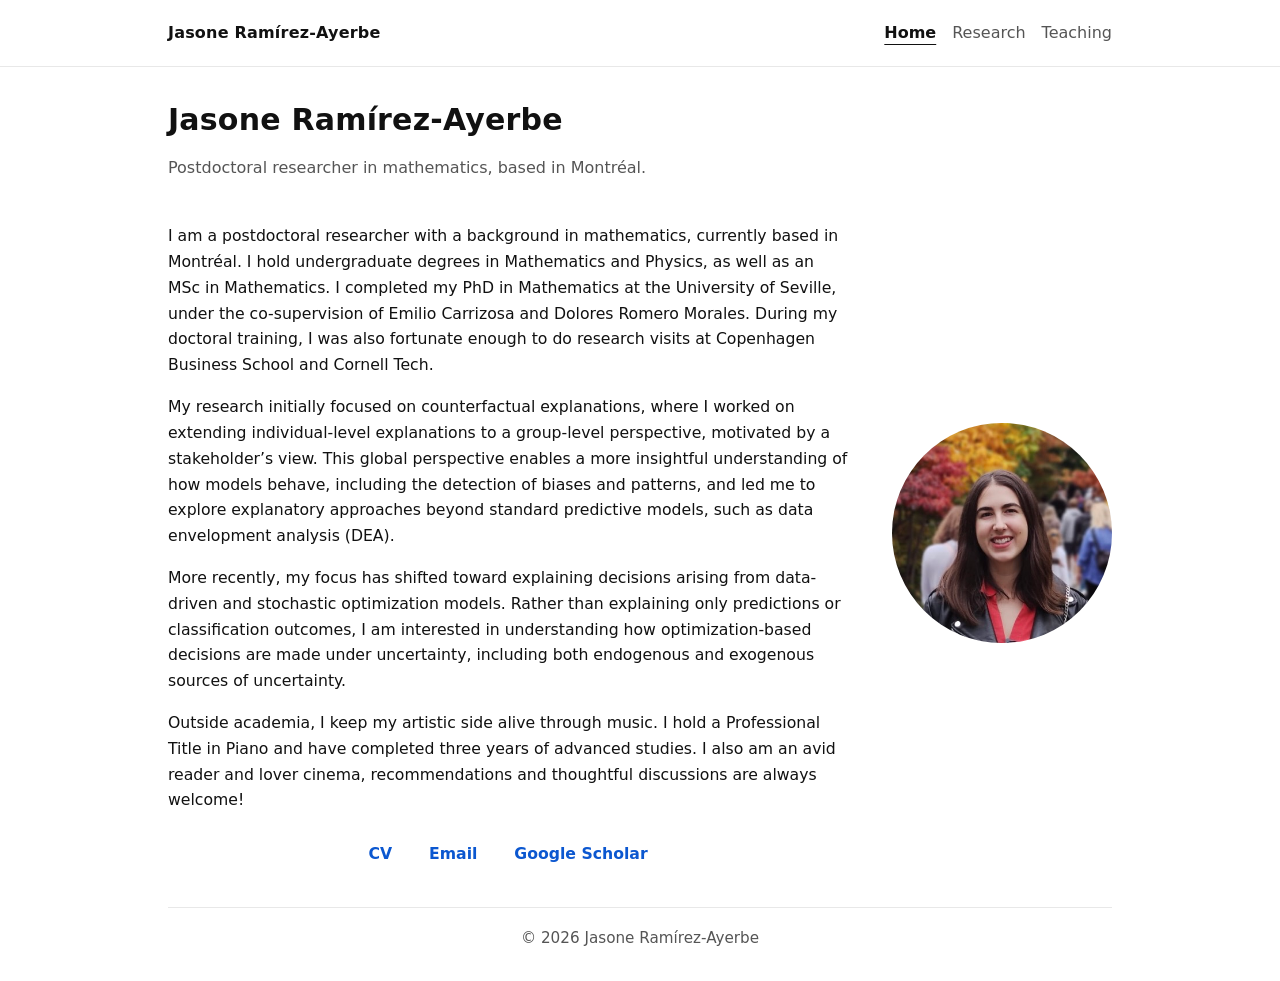
==== index.html @ 19659b0b "Update index.html" ====
<!DOCTYPE html>
<html lang="en">
<head>
  <meta charset="UTF-8">
  <title>Jasone Ramírez-Ayerbe</title>
  <meta name="viewport" content="width=device-width, initial-scale=1">
  <link rel="stylesheet" href="style.css">
</head>

<body>
  <header class="topbar">
    <div class="topbar-inner">
      <a class="brand" href="index.html">Jasone Ramírez-Ayerbe</a>

      <nav class="menu">
        <a class="active" href="index.html">Home</a>
        <a href="research.html">Research</a>
        <a href="teaching.html">Teaching</a>
      </nav>
    </div>
  </header>

  <main class="container">
    <div class="page-title">
      <h1>Jasone Ramírez-Ayerbe</h1>
      <p class="subtitle">Postdoctoral researcher in mathematics, based in Montréal.</p>
    </div>

    <div class="bio-wrap">

      <!-- Desktop view -->
      <div class="desktop-only">
        <div class="bio-desktop">
          <div class="bio-text">
            <p> I am a postdoctoral researcher with a background in mathematics, currently based in Montréal.
              I hold undergraduate degrees in Mathematics and Physics, as well as an MSc in Mathematics. I completed my PhD in 
              Mathematics at the University of Seville, under the co-supervision of Emilio Carrizosa and Dolores Romero Morales. 
              During my doctoral training, I was also fortunate enough to do research visits at Copenhagen Business School and Cornell Tech. 
            </p> 
            <p> My research initially focused on counterfactual explanations, where I worked on extending individual-level explanations
              to a group-level perspective, motivated by a stakeholder’s view. This global perspective enables a more insightful understanding 
              of how models behave, including the detection of biases and patterns, and led me to explore explanatory approaches beyond standard predictive models, 
              such as data envelopment analysis (DEA). 
            </p> 
            <p> More recently, my focus has shifted toward explaining decisions arising from data-driven and stochastic optimization models.
              Rather than explaining only predictions or classification outcomes, I am interested in understanding how optimization-based decisions 
              are made under uncertainty, including both endogenous and exogenous sources of uncertainty. 
            </p>
            <p> Outside academia, I keep my artistic side alive through music. I hold a Professional 
              Title in Piano and have completed three years of advanced studies. I also am an avid
              reader and lover cinema, recommendations and thoughtful discussions are always welcome! 
            </p>
     

            <!-- Links go AFTER the text (as you wanted) -->
            <div class="contact">
              <a href="CV_Jasone_25.pdf">CV</a>
              <a href="mailto:miren.jasone.ramirez.ayerbe@umontreal.ca">Email</a>
              <a href="https://scholar.google.com/citations?user=JxucJSQAAAAJ">Google Scholar</a>
            </div>
          </div>

          <div class="bio-photo">
            <img src="jasone.jpg" alt="Photo of Jasone Ramírez-Ayerbe" class="profile-photo">
          </div>
        </div>
      </div>

      <!-- Mobile view -->
      <div class="mobile-only">
        <p style="text-align:center; margin-top: 18px;">
          <img src="jasone.jpg" alt="Photo of Jasone Ramírez-Ayerbe" class="profile-photo">
        </p>

         <p> I am a postdoctoral researcher with a background in mathematics, currently based in Montréal.
              I hold undergraduate degrees in Mathematics and Physics, as well as an MSc in Mathematics. I completed my PhD in 
              Mathematics at the University of Seville, under the co-supervision of Emilio Carrizosa and Dolores Romero Morales. 
              During my doctoral training, I was also fortunate enough to do research visits at Copenhagen Business School and Cornell Tech. 
            </p> 
            <p> My research initially focused on counterfactual explanations, where I worked on extending individual-level explanations
              to a group-level perspective, motivated by a stakeholder’s view. This global perspective enables a more insightful understanding 
              of how models behave, including the detection of biases and patterns, and led me to explore explanatory approaches beyond standard predictive models, 
              such as data envelopment analysis (DEA). 
            </p> 
            <p> More recently, my focus has shifted toward explaining decisions arising from data-driven and stochastic optimization models.
              Rather than explaining only predictions or classification outcomes, I am interested in understanding how optimization-based decisions 
              are made under uncertainty, including both endogenous and exogenous sources of uncertainty. 
            </p> 
            <p> Beyond my research, I care deeply about contributing to the academic community. 
              I am a strong advocate of open science, including free and open-source code, open-access publications, 
              and transparent research practices. 
            </p> 
            <p> Outside academia, I keep my artistic side alive through music. I hold a Professional 
              Title in Piano and have completed three years of advanced studies. I also am an avid
              reader and lover cinema, recommendations and thoughtful discussions are always welcome! 
            </p>
     

        <div class="contact">
          <a href="CV_Jasone_25.pdf">CV</a>
          <a href="mailto:miren.jasone.ramirez.ayerbe@umontreal.ca">Email</a>
          <a href="https://scholar.google.com/citations?user=JxucJSQAAAAJ">Google Scholar</a>
        </div>
      </div>
    </div>

    <footer class="footer">
      © <span id="y"></span> Jasone Ramírez-Ayerbe
    </footer>
  </main>

  <script>
    document.getElementById("y").textContent = new Date().getFullYear();
  </script>
</body>
</html>
---- style.css ----
/* Base */
:root{
  --max: 980px;
  --text: #111;
  --muted: #555;
  --link: #0b57d0;
  --border: #e8e8e8;
  --font: system-ui, -apple-system, "Segoe UI", Roboto, Helvetica, Arial;
}

*{ box-sizing: border-box; }
html, body{ margin:0; padding:0; }

body{
  font-family: var(--font);
  color: var(--text);
  background: #fff;
  line-height: 1.65;
}

/* Layout */
.container{
  max-width: var(--max);
  margin: 0 auto;
  padding: 0 18px;
}

a{ color: var(--link); text-decoration: none; }
a:hover{ text-decoration: underline; }

/* Top navigation */
.topbar{
  border-bottom: 1px solid var(--border);
  position: sticky;
  top: 0;
  background: #fff;
}

.topbar-inner{
  max-width: var(--max);
  margin: 0 auto;
  padding: 16px 18px;
  display: flex;
  align-items: center;
  justify-content: space-between;
  gap: 14px;
}

.brand{
  font-weight: 700;
  color: var(--text);
  letter-spacing: 0.2px;
}

.menu{
  display: flex;
  gap: 16px;
  flex-wrap: wrap;
}

.menu a{
  color: var(--muted);
  padding: 4px 0;
}

.menu a.active{
  color: var(--text);
  font-weight: 600;
  text-decoration: underline;
  text-underline-offset: 6px;
}

/* Page title */
.page-title{
  margin: 28px 0 14px;
}

h1{
  margin: 0;
  font-size: 30px;
  letter-spacing: 0.2px;
}

h2{
  margin: 34px 0 14px;
  font-size: 18px;
}

.subtitle{
  margin: 10px 0 0;
  color: var(--muted);
}

/* Home: bio layout */
.bio-wrap{
  margin-top: 26px;
}

.desktop-only{ display: block; }
.mobile-only{ display: none; }

.bio-desktop{
  display: flex;
  align-items: center;
  gap: 44px;
}

.bio-text{
  flex: 1;
  font-size: 0.98em;
}

.bio-photo{
  width: 220px;
  flex-shrink: 0;
}

.profile-photo{
  width: 220px;
  height: 220px;
  object-fit: cover;
  border-radius: 999px;   /* circular */
}

/* Contact row (like Yasmine) */
.contact{
  text-align: center;
  margin-top: 28px;
}

.contact a{
  display: inline-block;
  margin: 0 16px;
  font-weight: 600;
}

/* Paper / teaching entries (minimal, no card boxes) */
.paper, .teaching-item{
  margin: 18px 0 22px;
  padding-left: 14px;
  border-left: 3px solid var(--border);
}

.paper-title, .course-title{
  margin: 0 0 4px;
  font-weight: 700;
}

.paper-meta, .course-meta{
  margin: 0 0 8px;
  color: var(--muted);
  font-size: 0.95em;
}

.paper-desc, .course-desc{
  margin: 0;
  color: var(--text);
}

/* Footer */
.footer{
  border-top: 1px solid var(--border);
  margin-top: 40px;
  padding: 18px 0 30px;
  color: var(--muted);
  font-size: 0.95em;
  text-align: center;
}

/* Mobile */
@media (max-width: 768px){
  .desktop-only{ display: none; }
  .mobile-only{ display: block; }

  .bio-photo{ width: 150px; }
  .profile-photo{ width: 150px; height: 150px; }

  h1{ font-size: 26px; }
}
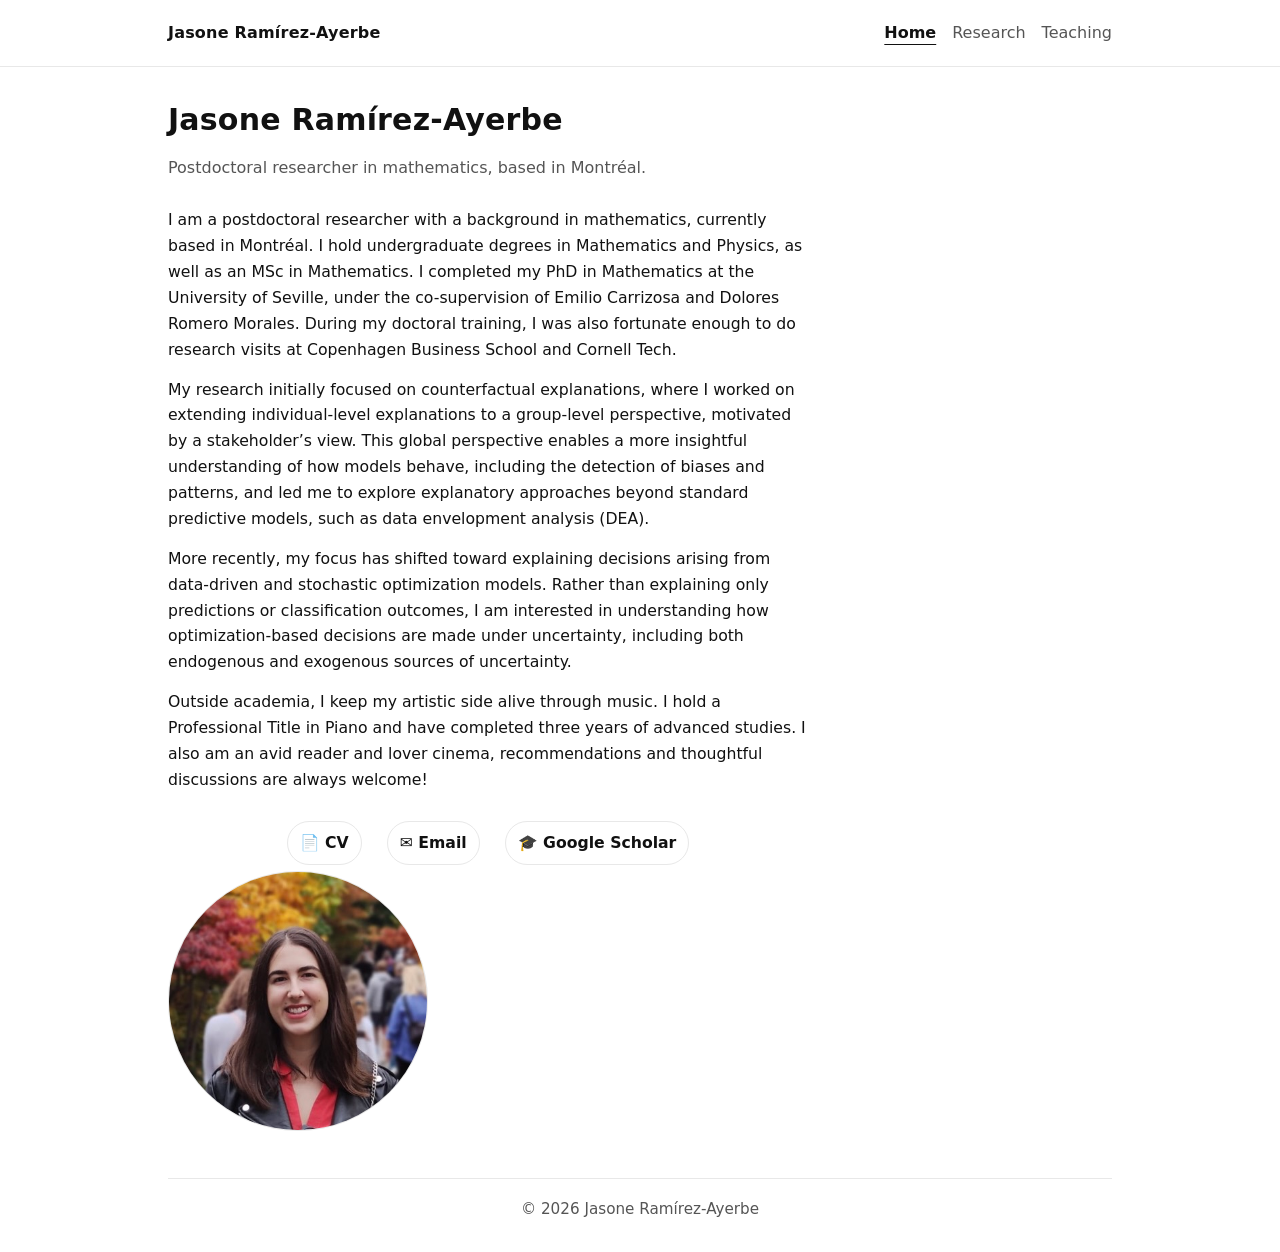
==== commit c31656dd: "Update index.html" ====
--- a/index.html
+++ b/index.html
@@ -54,11 +54,10 @@
 
             <!-- Links go AFTER the text (as you wanted) -->
             <div class="contact">
-              <a href="CV_Jasone_25.pdf">CV</a>
-              <a href="mailto:miren.jasone.ramirez.ayerbe@umontreal.ca">Email</a>
-              <a href="https://scholar.google.com/citations?user=JxucJSQAAAAJ">Google Scholar</a>
-            </div>
-          </div>
+  <a href="CV_Jasone_25.pdf">📄 CV</a>
+  <a href="mailto:miren.jasone.ramirez.ayerbe@umontreal.ca">✉️ Email</a>
+  <a href="https://scholar.google.com/citations?user=JxucJSQAAAAJ">🎓 Google Scholar</a>
+</div>
 
           <div class="bio-photo">
             <img src="jasone.jpg" alt="Photo of Jasone Ramírez-Ayerbe" class="profile-photo">
@@ -95,12 +94,12 @@
               reader and lover cinema, recommendations and thoughtful discussions are always welcome! 
             </p>
      
+<div class="contact">
+  <a href="CV_Jasone_25.pdf">📄 CV</a>
+  <a href="mailto:miren.jasone.ramirez.ayerbe@umontreal.ca">✉️ Email</a>
+  <a href="https://scholar.google.com/citations?user=JxucJSQAAAAJ">🎓 Google Scholar</a>
+</div>
 
-        <div class="contact">
-          <a href="CV_Jasone_25.pdf">CV</a>
-          <a href="mailto:miren.jasone.ramirez.ayerbe@umontreal.ca">Email</a>
-          <a href="https://scholar.google.com/citations?user=JxucJSQAAAAJ">Google Scholar</a>
-        </div>
       </div>
     </div>
 
--- a/style.css
+++ b/style.css
@@ -105,36 +105,54 @@
   gap: 44px;
 }
 
+/* mejor “ajuste” de texto */
 .bio-text{
   flex: 1;
   font-size: 0.98em;
+  max-width: 640px;
+}
+
+.bio-text p{
+  margin-top: 0;
+  margin-bottom: 14px;
 }
 
 .bio-photo{
-  width: 220px;
+  width: 260px;    /* más grande */
   flex-shrink: 0;
 }
 
 .profile-photo{
-  width: 220px;
-  height: 220px;
+  width: 260px;    /* más grande */
+  height: 260px;
   object-fit: cover;
-  border-radius: 999px;   /* circular */
+  border-radius: 50%;          /* circular garantizado */
+  border: 1px solid var(--border);
 }
 
-/* Contact row (like Yasmine) */
+/* Contact row */
 .contact{
   text-align: center;
-  margin-top: 28px;
+  margin-top: 22px;
 }
 
+/* links tipo “píldora” elegante */
 .contact a{
   display: inline-block;
-  margin: 0 16px;
+  padding: 8px 12px;
+  border: 1px solid var(--border);
+  border-radius: 999px;
+  margin: 6px 10px;
   font-weight: 600;
+  color: var(--text);
 }
 
-/* Paper / teaching entries (minimal, no card boxes) */
+.contact a:hover{
+  text-decoration: none;
+  border-color: #cfcfcf;
+}
+
+/* Paper / teaching entries */
 .paper, .teaching-item{
   margin: 18px 0 22px;
   padding-left: 14px;
@@ -172,8 +190,8 @@
   .desktop-only{ display: none; }
   .mobile-only{ display: block; }
 
-  .bio-photo{ width: 150px; }
-  .profile-photo{ width: 150px; height: 150px; }
+  .bio-photo{ width: 170px; }
+  .profile-photo{ width: 170px; height: 170px; }
 
   h1{ font-size: 26px; }
 }
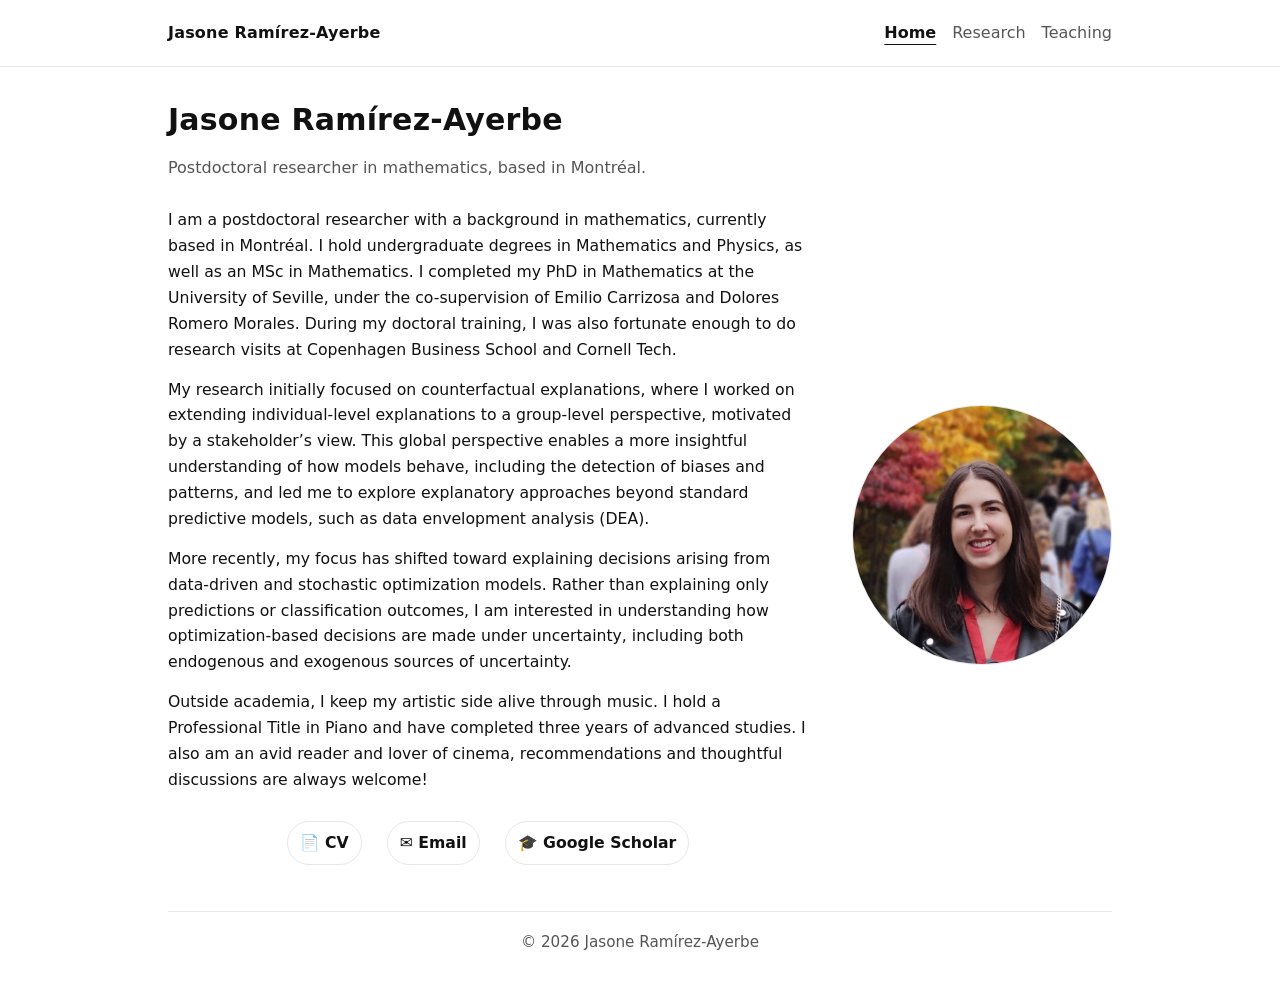
==== commit 3d63d84e: "Update index.html" ====
--- a/index.html
+++ b/index.html
@@ -31,37 +31,46 @@
       <!-- Desktop view -->
       <div class="desktop-only">
         <div class="bio-desktop">
+
           <div class="bio-text">
-            <p> I am a postdoctoral researcher with a background in mathematics, currently based in Montréal.
-              I hold undergraduate degrees in Mathematics and Physics, as well as an MSc in Mathematics. I completed my PhD in 
-              Mathematics at the University of Seville, under the co-supervision of Emilio Carrizosa and Dolores Romero Morales. 
-              During my doctoral training, I was also fortunate enough to do research visits at Copenhagen Business School and Cornell Tech. 
-            </p> 
-            <p> My research initially focused on counterfactual explanations, where I worked on extending individual-level explanations
-              to a group-level perspective, motivated by a stakeholder’s view. This global perspective enables a more insightful understanding 
-              of how models behave, including the detection of biases and patterns, and led me to explore explanatory approaches beyond standard predictive models, 
-              such as data envelopment analysis (DEA). 
-            </p> 
-            <p> More recently, my focus has shifted toward explaining decisions arising from data-driven and stochastic optimization models.
-              Rather than explaining only predictions or classification outcomes, I am interested in understanding how optimization-based decisions 
-              are made under uncertainty, including both endogenous and exogenous sources of uncertainty. 
+            <p>
+              I am a postdoctoral researcher with a background in mathematics, currently based in Montréal.
+              I hold undergraduate degrees in Mathematics and Physics, as well as an MSc in Mathematics. I completed my PhD in
+              Mathematics at the University of Seville, under the co-supervision of Emilio Carrizosa and Dolores Romero Morales.
+              During my doctoral training, I was also fortunate enough to do research visits at Copenhagen Business School and Cornell Tech.
             </p>
-            <p> Outside academia, I keep my artistic side alive through music. I hold a Professional 
+
+            <p>
+              My research initially focused on counterfactual explanations, where I worked on extending individual-level explanations
+              to a group-level perspective, motivated by a stakeholder’s view. This global perspective enables a more insightful understanding
+              of how models behave, including the detection of biases and patterns, and led me to explore explanatory approaches beyond standard predictive models,
+              such as data envelopment analysis (DEA).
+            </p>
+
+            <p>
+              More recently, my focus has shifted toward explaining decisions arising from data-driven and stochastic optimization models.
+              Rather than explaining only predictions or classification outcomes, I am interested in understanding how optimization-based decisions
+              are made under uncertainty, including both endogenous and exogenous sources of uncertainty.
+            </p>
+
+            <p>
+              Outside academia, I keep my artistic side alive through music. I hold a Professional
               Title in Piano and have completed three years of advanced studies. I also am an avid
-              reader and lover cinema, recommendations and thoughtful discussions are always welcome! 
+              reader and lover of cinema, recommendations and thoughtful discussions are always welcome!
             </p>
-     
 
             <!-- Links go AFTER the text (as you wanted) -->
             <div class="contact">
-  <a href="CV_Jasone_25.pdf">📄 CV</a>
-  <a href="mailto:miren.jasone.ramirez.ayerbe@umontreal.ca">✉️ Email</a>
-  <a href="https://scholar.google.com/citations?user=JxucJSQAAAAJ">🎓 Google Scholar</a>
-</div>
+              <a href="CV_Jasone_25.pdf">📄 CV</a>
+              <a href="mailto:miren.jasone.ramirez.ayerbe@umontreal.ca">✉️ Email</a>
+              <a href="https://scholar.google.com/citations?user=JxucJSQAAAAJ">🎓 Google Scholar</a>
+            </div>
+          </div> <!-- ✅ CLOSE bio-text -->
 
           <div class="bio-photo">
             <img src="jasone.jpg" alt="Photo of Jasone Ramírez-Ayerbe" class="profile-photo">
           </div>
+
         </div>
       </div>
 
@@ -71,36 +80,45 @@
           <img src="jasone.jpg" alt="Photo of Jasone Ramírez-Ayerbe" class="profile-photo">
         </p>
 
-         <p> I am a postdoctoral researcher with a background in mathematics, currently based in Montréal.
-              I hold undergraduate degrees in Mathematics and Physics, as well as an MSc in Mathematics. I completed my PhD in 
-              Mathematics at the University of Seville, under the co-supervision of Emilio Carrizosa and Dolores Romero Morales. 
-              During my doctoral training, I was also fortunate enough to do research visits at Copenhagen Business School and Cornell Tech. 
-            </p> 
-            <p> My research initially focused on counterfactual explanations, where I worked on extending individual-level explanations
-              to a group-level perspective, motivated by a stakeholder’s view. This global perspective enables a more insightful understanding 
-              of how models behave, including the detection of biases and patterns, and led me to explore explanatory approaches beyond standard predictive models, 
-              such as data envelopment analysis (DEA). 
-            </p> 
-            <p> More recently, my focus has shifted toward explaining decisions arising from data-driven and stochastic optimization models.
-              Rather than explaining only predictions or classification outcomes, I am interested in understanding how optimization-based decisions 
-              are made under uncertainty, including both endogenous and exogenous sources of uncertainty. 
-            </p> 
-            <p> Beyond my research, I care deeply about contributing to the academic community. 
-              I am a strong advocate of open science, including free and open-source code, open-access publications, 
-              and transparent research practices. 
-            </p> 
-            <p> Outside academia, I keep my artistic side alive through music. I hold a Professional 
-              Title in Piano and have completed three years of advanced studies. I also am an avid
-              reader and lover cinema, recommendations and thoughtful discussions are always welcome! 
-            </p>
-     
-<div class="contact">
-  <a href="CV_Jasone_25.pdf">📄 CV</a>
-  <a href="mailto:miren.jasone.ramirez.ayerbe@umontreal.ca">✉️ Email</a>
-  <a href="https://scholar.google.com/citations?user=JxucJSQAAAAJ">🎓 Google Scholar</a>
-</div>
+        <p>
+          I am a postdoctoral researcher with a background in mathematics, currently based in Montréal.
+          I hold undergraduate degrees in Mathematics and Physics, as well as an MSc in Mathematics. I completed my PhD in
+          Mathematics at the University of Seville, under the co-supervision of Emilio Carrizosa and Dolores Romero Morales.
+          During my doctoral training, I was also fortunate enough to do research visits at Copenhagen Business School and Cornell Tech.
+        </p>
 
+        <p>
+          My research initially focused on counterfactual explanations, where I worked on extending individual-level explanations
+          to a group-level perspective, motivated by a stakeholder’s view. This global perspective enables a more insightful understanding
+          of how models behave, including the detection of biases and patterns, and led me to explore explanatory approaches beyond standard predictive models,
+          such as data envelopment analysis (DEA).
+        </p>
+
+        <p>
+          More recently, my focus has shifted toward explaining decisions arising from data-driven and stochastic optimization models.
+          Rather than explaining only predictions or classification outcomes, I am interested in understanding how optimization-based decisions
+          are made under uncertainty, including both endogenous and exogenous sources of uncertainty.
+        </p>
+
+        <p>
+          Beyond my research, I care deeply about contributing to the academic community.
+          I am a strong advocate of open science, including free and open-source code, open-access publications,
+          and transparent research practices.
+        </p>
+
+        <p>
+          Outside academia, I keep my artistic side alive through music. I hold a Professional
+          Title in Piano and have completed three years of advanced studies. I also am an avid
+          reader and lover of cinema, recommendations and thoughtful discussions are always welcome!
+        </p>
+
+        <div class="contact">
+          <a href="CV_Jasone_25.pdf">📄 CV</a>
+          <a href="mailto:miren.jasone.ramirez.ayerbe@umontreal.ca">✉️ Email</a>
+          <a href="https://scholar.google.com/citations?user=JxucJSQAAAAJ">🎓 Google Scholar</a>
+        </div>
       </div>
+
     </div>
 
     <footer class="footer">
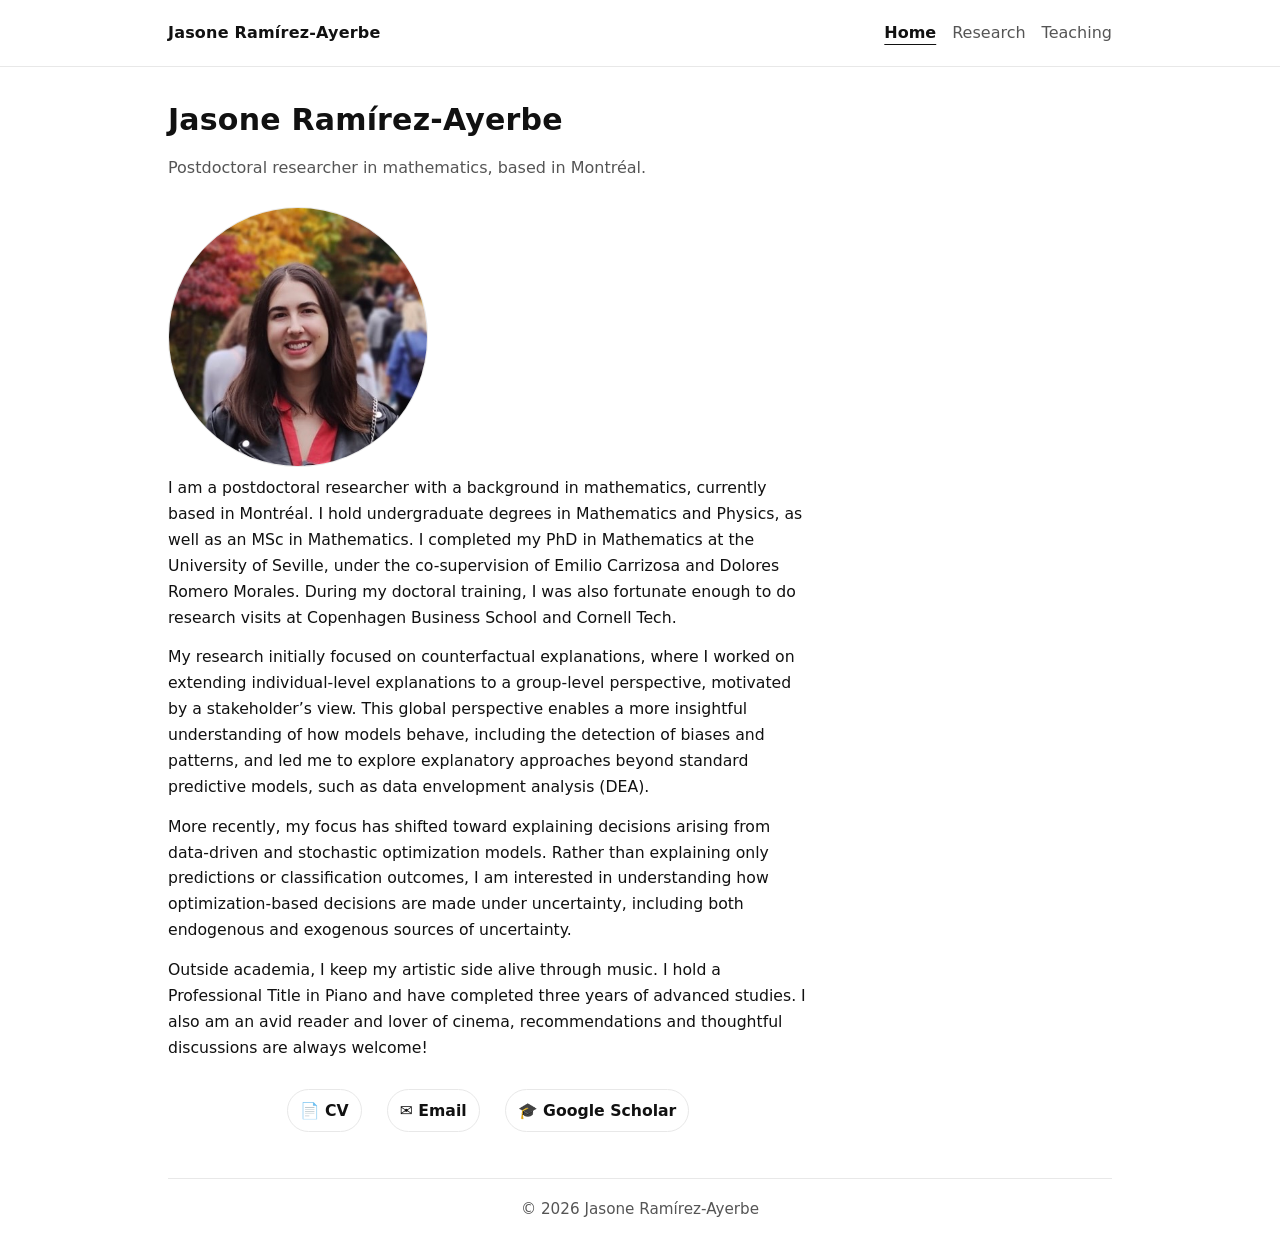
==== commit 475ba50a: "Update index.html" ====
--- a/index.html
+++ b/index.html
@@ -30,49 +30,48 @@
 
       <!-- Desktop view -->
       <div class="desktop-only">
-        <div class="bio-desktop">
+  <div class="bio-text bio-float-wrap">
 
-          <div class="bio-text">
-            <p>
-              I am a postdoctoral researcher with a background in mathematics, currently based in Montréal.
-              I hold undergraduate degrees in Mathematics and Physics, as well as an MSc in Mathematics. I completed my PhD in
-              Mathematics at the University of Seville, under the co-supervision of Emilio Carrizosa and Dolores Romero Morales.
-              During my doctoral training, I was also fortunate enough to do research visits at Copenhagen Business School and Cornell Tech.
-            </p>
+    <img src="jasone.jpg"
+         alt="Photo of Jasone Ramírez-Ayerbe"
+         class="profile-photo float-photo">
 
-            <p>
-              My research initially focused on counterfactual explanations, where I worked on extending individual-level explanations
-              to a group-level perspective, motivated by a stakeholder’s view. This global perspective enables a more insightful understanding
-              of how models behave, including the detection of biases and patterns, and led me to explore explanatory approaches beyond standard predictive models,
-              such as data envelopment analysis (DEA).
-            </p>
+    <p>
+      I am a postdoctoral researcher with a background in mathematics, currently based in Montréal.
+      I hold undergraduate degrees in Mathematics and Physics, as well as an MSc in Mathematics. I completed my PhD in
+      Mathematics at the University of Seville, under the co-supervision of Emilio Carrizosa and Dolores Romero Morales.
+      During my doctoral training, I was also fortunate enough to do research visits at Copenhagen Business School and Cornell Tech.
+    </p>
 
-            <p>
-              More recently, my focus has shifted toward explaining decisions arising from data-driven and stochastic optimization models.
-              Rather than explaining only predictions or classification outcomes, I am interested in understanding how optimization-based decisions
-              are made under uncertainty, including both endogenous and exogenous sources of uncertainty.
-            </p>
+    <p>
+      My research initially focused on counterfactual explanations, where I worked on extending individual-level explanations
+      to a group-level perspective, motivated by a stakeholder’s view. This global perspective enables a more insightful understanding
+      of how models behave, including the detection of biases and patterns, and led me to explore explanatory approaches beyond standard predictive models,
+      such as data envelopment analysis (DEA).
+    </p>
 
-            <p>
-              Outside academia, I keep my artistic side alive through music. I hold a Professional
-              Title in Piano and have completed three years of advanced studies. I also am an avid
-              reader and lover of cinema, recommendations and thoughtful discussions are always welcome!
-            </p>
+    <!-- después de 2 párrafos, “cortamos” el float -->
+    <div class="clear"></div>
 
-            <!-- Links go AFTER the text (as you wanted) -->
-            <div class="contact">
-              <a href="CV_Jasone_25.pdf">📄 CV</a>
-              <a href="mailto:miren.jasone.ramirez.ayerbe@umontreal.ca">✉️ Email</a>
-              <a href="https://scholar.google.com/citations?user=JxucJSQAAAAJ">🎓 Google Scholar</a>
-            </div>
-          </div> <!-- ✅ CLOSE bio-text -->
+    <p>
+      More recently, my focus has shifted toward explaining decisions arising from data-driven and stochastic optimization models.
+      Rather than explaining only predictions or classification outcomes, I am interested in understanding how optimization-based decisions
+      are made under uncertainty, including both endogenous and exogenous sources of uncertainty.
+    </p>
 
-          <div class="bio-photo">
-            <img src="jasone.jpg" alt="Photo of Jasone Ramírez-Ayerbe" class="profile-photo">
-          </div>
+    <p>
+      Outside academia, I keep my artistic side alive through music. I hold a Professional
+      Title in Piano and have completed three years of advanced studies. I also am an avid
+      reader and lover of cinema, recommendations and thoughtful discussions are always welcome!
+    </p>
 
-        </div>
-      </div>
+    <div class="contact">
+      <a href="CV_Jasone_25.pdf">📄 CV</a>
+      <a href="mailto:miren.jasone.ramirez.ayerbe@umontreal.ca">✉️ Email</a>
+      <a href="https://scholar.google.com/citations?user=JxucJSQAAAAJ">🎓 Google Scholar</a>
+    </div>
+  </div>
+</div>
 
       <!-- Mobile view -->
       <div class="mobile-only">
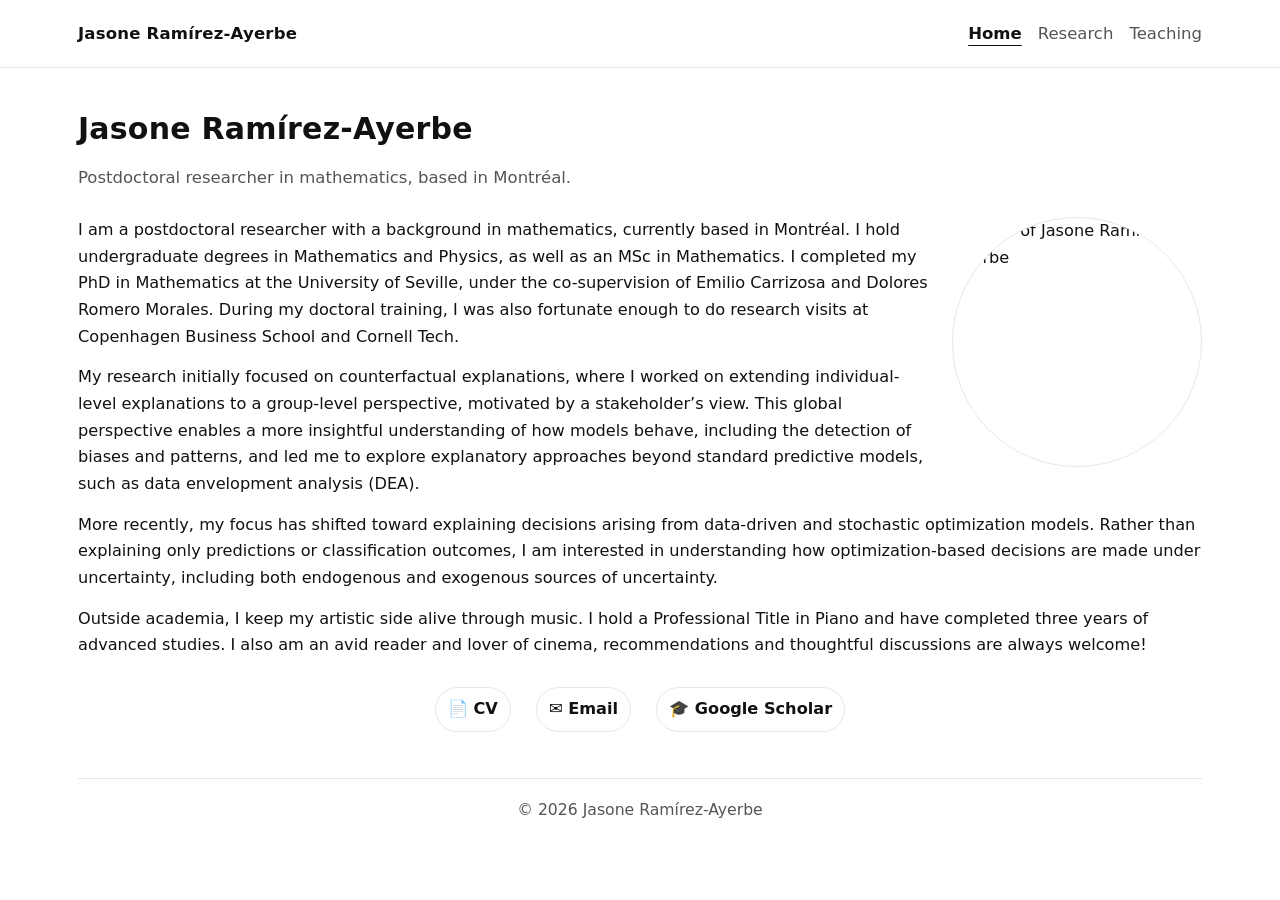
==== commit 42a0959a: "Update index.html" ====
--- a/index.html
+++ b/index.html
@@ -32,7 +32,7 @@
       <div class="desktop-only">
   <div class="bio-text bio-float-wrap">
 
-    <img src="jasone.jpg"
+    <img src="jasone2.jpg"
          alt="Photo of Jasone Ramírez-Ayerbe"
          class="profile-photo float-photo">
 
@@ -50,7 +50,7 @@
       such as data envelopment analysis (DEA).
     </p>
 
-    <!-- después de 2 párrafos, “cortamos” el float -->
+ 
     <div class="clear"></div>
 
     <p>
@@ -76,7 +76,7 @@
       <!-- Mobile view -->
       <div class="mobile-only">
         <p style="text-align:center; margin-top: 18px;">
-          <img src="jasone.jpg" alt="Photo of Jasone Ramírez-Ayerbe" class="profile-photo">
+          <img src="jasone2.jpg" alt="Photo of Jasone Ramírez-Ayerbe" class="profile-photo">
         </p>
 
         <p>
--- a/style.css
+++ b/style.css
@@ -1,6 +1,6 @@
 /* Base */
 :root{
-  --max: 980px;
+  --max: 1180px;
   --text: #111;
   --muted: #555;
   --link: #0b57d0;
@@ -16,13 +16,14 @@
   color: var(--text);
   background: #fff;
   line-height: 1.65;
+  font-size: 16.5px;
 }
 
 /* Layout */
 .container{
   max-width: var(--max);
   margin: 0 auto;
-  padding: 0 18px;
+  padding: 0 28px;
 }
 
 a{ color: var(--link); text-decoration: none; }
@@ -34,12 +35,13 @@
   position: sticky;
   top: 0;
   background: #fff;
+  z-index: 10;
 }
 
 .topbar-inner{
   max-width: var(--max);
   margin: 0 auto;
-  padding: 16px 18px;
+  padding: 16px 28px;
   display: flex;
   align-items: center;
   justify-content: space-between;
@@ -72,7 +74,7 @@
 
 /* Page title */
 .page-title{
-  margin: 28px 0 14px;
+  margin: 36px 0 14px;
 }
 
 h1{
@@ -91,7 +93,7 @@
   color: var(--muted);
 }
 
-/* Home: bio layout */
+/* Home layout */
 .bio-wrap{
   margin-top: 26px;
 }
@@ -99,17 +101,10 @@
 .desktop-only{ display: block; }
 .mobile-only{ display: none; }
 
-.bio-desktop{
-  display: flex;
-  align-items: center;
-  gap: 44px;
-}
-
-/* mejor “ajuste” de texto */
+/* Bio text */
 .bio-text{
-  flex: 1;
   font-size: 0.98em;
-  max-width: 640px;
+  max-width: none; /* prevents narrow column */
 }
 
 .bio-text p{
@@ -117,17 +112,32 @@
   margin-bottom: 14px;
 }
 
-.bio-photo{
-  width: 260px;    /* más grande */
-  flex-shrink: 0;
-}
-
+/* ✅ DEFAULT profile photo (used in mobile and anywhere else) */
 .profile-photo{
-  width: 260px;    /* más grande */
-  height: 260px;
+  display: block;
+  width: min(220px, 80vw);  /* responsive */
+  height: auto;             /* avoids overflow */
+  aspect-ratio: 1 / 1;      /* keeps it square */
   object-fit: cover;
-  border-radius: 50%;          /* circular garantizado */
+  border-radius: 50%;
   border: 1px solid var(--border);
+}
+
+/* Float photo (desktop special) */
+.float-photo{
+  float: right;
+  width: 250px;
+  height: 250px;
+  border-radius: 50%;
+  object-fit: cover;
+  margin-left: 24px;
+  margin-bottom: 16px;
+  border: 1px solid var(--border);
+}
+
+/* make sure float is cleared after 2 paragraphs */
+.clear{
+  clear: both;
 }
 
 /* Contact row */
@@ -136,7 +146,7 @@
   margin-top: 22px;
 }
 
-/* links tipo “píldora” elegante */
+/* contact links as pills */
 .contact a{
   display: inline-block;
   padding: 8px 12px;
@@ -190,9 +200,29 @@
   .desktop-only{ display: none; }
   .mobile-only{ display: block; }
 
-  .bio-photo{ width: 170px; }
-  .profile-photo{ width: 170px; height: 170px; }
-
   h1{ font-size: 26px; }
-}
-
+
+  .container{
+    padding: 0 18px;
+  }
+
+  .topbar-inner{
+    padding: 16px 18px;
+  }
+
+  /* foto grande, circular y responsive en móvil */
+  .profile-photo{
+    width: min(340px, 92vw);
+    height: auto;
+    aspect-ratio: 1 / 1;
+    border-radius: 50%;
+    object-fit: cover;
+    margin: 0 auto 18px;
+  }
+
+  /* por si se usa float-photo en algún sitio, desactivarlo en móvil */
+  .float-photo{
+    float: none;
+    margin: 0 auto 18px;
+  }
+}
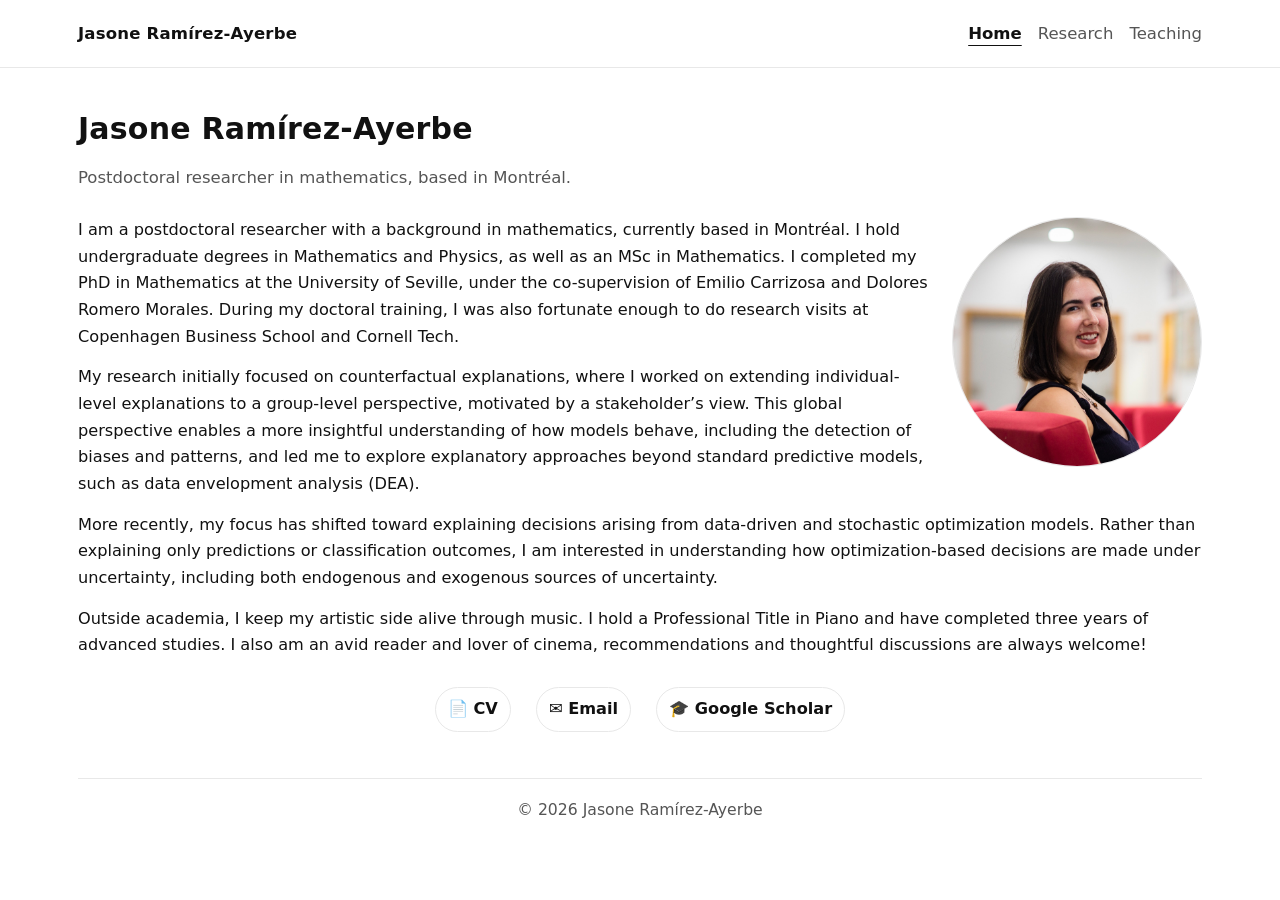
==== commit c3ab6829: "Update index.html" ====
--- a/index.html
+++ b/index.html
@@ -32,7 +32,7 @@
       <div class="desktop-only">
   <div class="bio-text bio-float-wrap">
 
-    <img src="jasone2.jpg"
+    <img src="jasone2.jpeg"
          alt="Photo of Jasone Ramírez-Ayerbe"
          class="profile-photo float-photo">
 
@@ -76,7 +76,7 @@
       <!-- Mobile view -->
       <div class="mobile-only">
         <p style="text-align:center; margin-top: 18px;">
-          <img src="jasone2.jpg" alt="Photo of Jasone Ramírez-Ayerbe" class="profile-photo">
+          <img src="jasone2.jpeg" alt="Photo of Jasone Ramírez-Ayerbe" class="profile-photo">
         </p>
 
         <p>
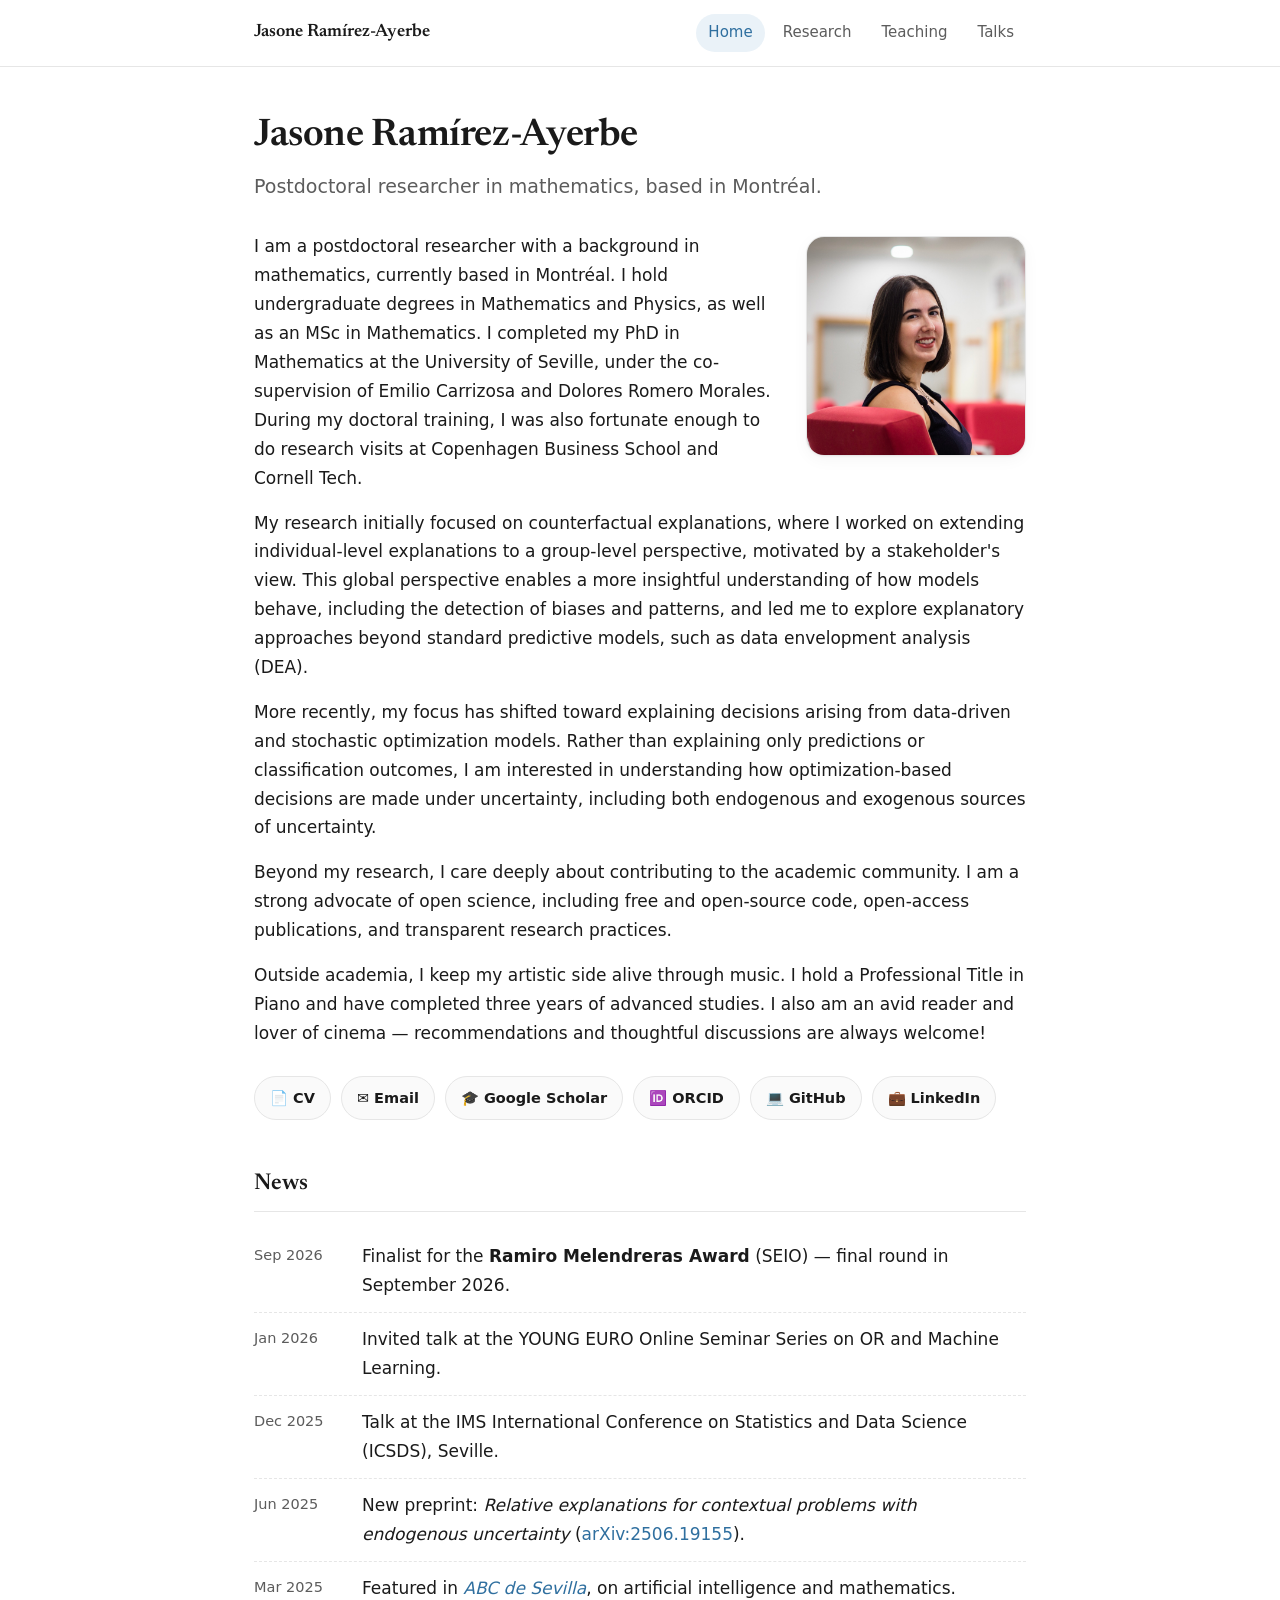
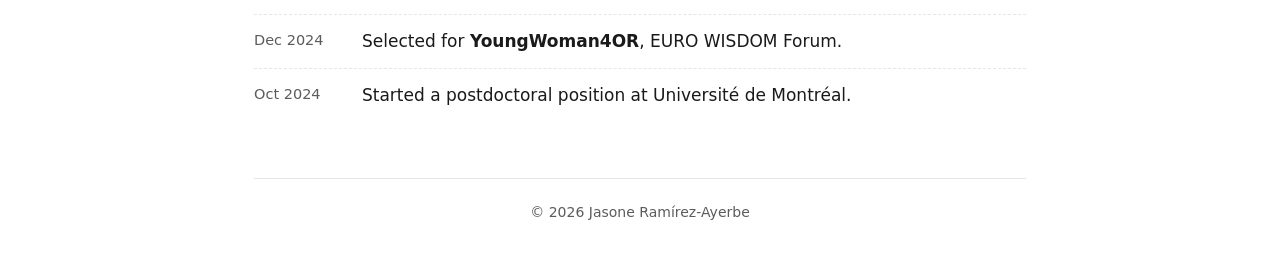
==== commit bf2f771c: "Redesign site: new Talks page, restructured Research/Teaching, dark mode, SEO - Rework home: single " ====
--- a/index.html
+++ b/index.html
@@ -2,8 +2,28 @@
 <html lang="en">
 <head>
   <meta charset="UTF-8">
+  <meta name="viewport" content="width=device-width, initial-scale=1">
   <title>Jasone Ramírez-Ayerbe</title>
-  <meta name="viewport" content="width=device-width, initial-scale=1">
+
+  <meta name="description" content="Jasone Ramírez-Ayerbe — postdoctoral researcher in mathematics, based in Montréal. Mathematical optimization, explainability and data-driven decision making.">
+  <meta name="author" content="Jasone Ramírez-Ayerbe">
+
+  <!-- Open Graph / social sharing -->
+  <meta property="og:type" content="website">
+  <meta property="og:title" content="Jasone Ramírez-Ayerbe">
+  <meta property="og:description" content="Postdoctoral researcher in mathematics, based in Montréal.">
+  <meta property="og:url" content="https://jasoneramirez.github.io/">
+  <meta property="og:image" content="https://jasoneramirez.github.io/jasone2.jpeg">
+  <meta name="twitter:card" content="summary">
+
+  <link rel="canonical" href="https://jasoneramirez.github.io/">
+  <!-- Emoji favicon (no extra file needed) -->
+  <link rel="icon" href="data:image/svg+xml,<svg xmlns='http://www.w3.org/2000/svg' viewBox='0 0 100 100'><text y='.9em' font-size='90'>📐</text></svg>">
+
+  <link rel="preconnect" href="https://fonts.googleapis.com">
+  <link rel="preconnect" href="https://fonts.gstatic.com" crossorigin>
+  <link href="https://fonts.googleapis.com/css2?family=Newsreader:opsz,wght@6..72,400;6..72,500;6..72,600&display=swap" rel="stylesheet">
+
   <link rel="stylesheet" href="style.css">
 </head>
 
@@ -11,11 +31,11 @@
   <header class="topbar">
     <div class="topbar-inner">
       <a class="brand" href="index.html">Jasone Ramírez-Ayerbe</a>
-
       <nav class="menu">
         <a class="active" href="index.html">Home</a>
         <a href="research.html">Research</a>
         <a href="teaching.html">Teaching</a>
+        <a href="talks.html">Talks</a>
       </nav>
     </div>
   </header>
@@ -26,99 +46,87 @@
       <p class="subtitle">Postdoctoral researcher in mathematics, based in Montréal.</p>
     </div>
 
-    <div class="bio-wrap">
+    <section class="bio">
+      <img src="jasone2.jpeg"
+           alt="Photo of Jasone Ramírez-Ayerbe"
+           class="profile-photo">
 
-      <!-- Desktop view -->
-      <div class="desktop-only">
-  <div class="bio-text bio-float-wrap">
+      <p>
+        I am a postdoctoral researcher with a background in mathematics, currently based in Montréal.
+        I hold undergraduate degrees in Mathematics and Physics, as well as an MSc in Mathematics. I completed my PhD in
+        Mathematics at the University of Seville, under the co-supervision of Emilio Carrizosa and Dolores Romero Morales.
+        During my doctoral training, I was also fortunate enough to do research visits at Copenhagen Business School and Cornell Tech.
+      </p>
 
-    <img src="jasone2.jpeg"
-         alt="Photo of Jasone Ramírez-Ayerbe"
-         class="profile-photo float-photo">
+      <p>
+        My research initially focused on counterfactual explanations, where I worked on extending individual-level explanations
+        to a group-level perspective, motivated by a stakeholder's view. This global perspective enables a more insightful understanding
+        of how models behave, including the detection of biases and patterns, and led me to explore explanatory approaches beyond standard predictive models,
+        such as data envelopment analysis (DEA).
+      </p>
 
-    <p>
-      I am a postdoctoral researcher with a background in mathematics, currently based in Montréal.
-      I hold undergraduate degrees in Mathematics and Physics, as well as an MSc in Mathematics. I completed my PhD in
-      Mathematics at the University of Seville, under the co-supervision of Emilio Carrizosa and Dolores Romero Morales.
-      During my doctoral training, I was also fortunate enough to do research visits at Copenhagen Business School and Cornell Tech.
-    </p>
+      <p>
+        More recently, my focus has shifted toward explaining decisions arising from data-driven and stochastic optimization models.
+        Rather than explaining only predictions or classification outcomes, I am interested in understanding how optimization-based decisions
+        are made under uncertainty, including both endogenous and exogenous sources of uncertainty.
+      </p>
 
-    <p>
-      My research initially focused on counterfactual explanations, where I worked on extending individual-level explanations
-      to a group-level perspective, motivated by a stakeholder’s view. This global perspective enables a more insightful understanding
-      of how models behave, including the detection of biases and patterns, and led me to explore explanatory approaches beyond standard predictive models,
-      such as data envelopment analysis (DEA).
-    </p>
+      <p>
+        Beyond my research, I care deeply about contributing to the academic community.
+        I am a strong advocate of open science, including free and open-source code, open-access publications,
+        and transparent research practices.
+      </p>
 
- 
-    <div class="clear"></div>
+      <p>
+        Outside academia, I keep my artistic side alive through music. I hold a Professional
+        Title in Piano and have completed three years of advanced studies. I also am an avid
+        reader and lover of cinema — recommendations and thoughtful discussions are always welcome!
+      </p>
 
-    <p>
-      More recently, my focus has shifted toward explaining decisions arising from data-driven and stochastic optimization models.
-      Rather than explaining only predictions or classification outcomes, I am interested in understanding how optimization-based decisions
-      are made under uncertainty, including both endogenous and exogenous sources of uncertainty.
-    </p>
+      <div class="contact">
+        <a href="CV_Jasone_2026.pdf">📄 CV</a>
+        <a href="mailto:miren.jasone.ramirez.ayerbe@umontreal.ca">✉️ Email</a>
+        <a href="https://scholar.google.com/citations?user=JxucJSQAAAAJ" target="_blank" rel="noopener">🎓 Google Scholar</a>
+        <a href="https://orcid.org/0000-0002-7715-3756" target="_blank" rel="noopener">🆔 ORCID</a>
+        <a href="https://github.com/jasoneramirez" target="_blank" rel="noopener">💻 GitHub</a>
+        <a href="https://www.linkedin.com/in/jasone-ram%C3%ADrez-ayerbe/" target="_blank" rel="noopener">💼 LinkedIn</a>
+      </div>
+    </section>
 
-    <p>
-      Outside academia, I keep my artistic side alive through music. I hold a Professional
-      Title in Piano and have completed three years of advanced studies. I also am an avid
-      reader and lover of cinema, recommendations and thoughtful discussions are always welcome!
-    </p>
-
-    <div class="contact">
-      <a href="CV_Jasone_25.pdf">📄 CV</a>
-      <a href="mailto:miren.jasone.ramirez.ayerbe@umontreal.ca">✉️ Email</a>
-      <a href="https://scholar.google.com/citations?user=JxucJSQAAAAJ">🎓 Google Scholar</a>
-    </div>
-  </div>
-</div>
-
-      <!-- Mobile view -->
-      <div class="mobile-only">
-        <p style="text-align:center; margin-top: 18px;">
-          <img src="jasone2.jpeg" alt="Photo of Jasone Ramírez-Ayerbe" class="profile-photo">
-        </p>
-
-        <p>
-          I am a postdoctoral researcher with a background in mathematics, currently based in Montréal.
-          I hold undergraduate degrees in Mathematics and Physics, as well as an MSc in Mathematics. I completed my PhD in
-          Mathematics at the University of Seville, under the co-supervision of Emilio Carrizosa and Dolores Romero Morales.
-          During my doctoral training, I was also fortunate enough to do research visits at Copenhagen Business School and Cornell Tech.
-        </p>
-
-        <p>
-          My research initially focused on counterfactual explanations, where I worked on extending individual-level explanations
-          to a group-level perspective, motivated by a stakeholder’s view. This global perspective enables a more insightful understanding
-          of how models behave, including the detection of biases and patterns, and led me to explore explanatory approaches beyond standard predictive models,
-          such as data envelopment analysis (DEA).
-        </p>
-
-        <p>
-          More recently, my focus has shifted toward explaining decisions arising from data-driven and stochastic optimization models.
-          Rather than explaining only predictions or classification outcomes, I am interested in understanding how optimization-based decisions
-          are made under uncertainty, including both endogenous and exogenous sources of uncertainty.
-        </p>
-
-        <p>
-          Beyond my research, I care deeply about contributing to the academic community.
-          I am a strong advocate of open science, including free and open-source code, open-access publications,
-          and transparent research practices.
-        </p>
-
-        <p>
-          Outside academia, I keep my artistic side alive through music. I hold a Professional
-          Title in Piano and have completed three years of advanced studies. I also am an avid
-          reader and lover of cinema, recommendations and thoughtful discussions are always welcome!
-        </p>
-
-        <div class="contact">
-          <a href="CV_Jasone_25.pdf">📄 CV</a>
-          <a href="mailto:miren.jasone.ramirez.ayerbe@umontreal.ca">✉️ Email</a>
-          <a href="https://scholar.google.com/citations?user=JxucJSQAAAAJ">🎓 Google Scholar</a>
-        </div>
-      </div>
-
-    </div>
+    <section>
+      <h2>News</h2>
+      <ul class="news-list">
+        <li>
+          <span class="news-date">Sep 2026</span>
+          <span>Finalist for the <strong>Ramiro Melendreras Award</strong> (SEIO) — final round in September 2026.</span>
+        </li>
+        <li>
+          <span class="news-date">Jan 2026</span>
+          <span>Invited talk at the YOUNG EURO Online Seminar Series on OR and Machine Learning.</span>
+        </li>
+        <li>
+          <span class="news-date">Dec 2025</span>
+          <span>Talk at the IMS International Conference on Statistics and Data Science (ICSDS), Seville.</span>
+        </li>
+        <li>
+          <span class="news-date">Jun 2025</span>
+          <span>New preprint: <em>Relative explanations for contextual problems with endogenous uncertainty</em>
+            (<a href="https://arxiv.org/abs/2506.19155" target="_blank" rel="noopener">arXiv:2506.19155</a>).</span>
+        </li>
+        <li>
+          <span class="news-date">Mar 2025</span>
+          <span>Featured in <a href="https://www.abc.es/sevilla/ciudad/jasone-ia-20250330142441-nts.html" target="_blank" rel="noopener"><em>ABC de Sevilla</em></a>, on artificial intelligence and mathematics.</span>
+        </li>
+        <li>
+          <span class="news-date">Dec 2024</span>
+          <span>Selected for <strong>YoungWoman4OR</strong>, EURO WISDOM Forum.</span>
+        </li>
+        <li>
+          <span class="news-date">Oct 2024</span>
+          <span>Started a postdoctoral position at Université de Montréal.</span>
+        </li>
+      </ul>
+    </section>
 
     <footer class="footer">
       © <span id="y"></span> Jasone Ramírez-Ayerbe
--- a/style.css
+++ b/style.css
@@ -1,47 +1,87 @@
-/* Base */
+/* =========================================================
+   Jasone Ramírez-Ayerbe — personal site
+   Light + automatic dark mode, single source of content.
+   ========================================================= */
+
+/* ---- Design tokens ---- */
 :root{
-  --max: 1180px;
-  --text: #111;
-  --muted: #555;
-  --link: #0b57d0;
-  --border: #e8e8e8;
-  --font: system-ui, -apple-system, "Segoe UI", Roboto, Helvetica, Arial;
-}
-
+  --max: 820px;
+
+  --bg: #ffffff;
+  --surface: #fafafa;
+  --text: #1a1a1a;
+  --muted: #5c5c5c;
+  --border: #e6e6e6;
+  --accent: #2f6f9f;        /* muted academic blue */
+  --accent-soft: #eaf2f8;
+  --link: var(--accent);
+
+  --serif: "Newsreader", Georgia, "Times New Roman", serif;
+  --sans: system-ui, -apple-system, "Segoe UI", Roboto, Helvetica, Arial, sans-serif;
+
+  --radius: 14px;
+  --shadow: 0 1px 2px rgba(0,0,0,.04), 0 4px 16px rgba(0,0,0,.04);
+}
+
+@media (prefers-color-scheme: dark){
+  :root{
+    --bg: #0f1216;
+    --surface: #161a20;
+    --text: #e7e8ea;
+    --muted: #9aa1ac;
+    --border: #262b33;
+    --accent: #7fb0dc;
+    --accent-soft: #18222c;
+    --shadow: 0 1px 2px rgba(0,0,0,.3), 0 4px 18px rgba(0,0,0,.35);
+  }
+}
+
+/* ---- Base ---- */
 *{ box-sizing: border-box; }
+html{ scroll-behavior: smooth; }
 html, body{ margin:0; padding:0; }
 
 body{
-  font-family: var(--font);
+  font-family: var(--sans);
   color: var(--text);
-  background: #fff;
-  line-height: 1.65;
-  font-size: 16.5px;
-}
-
-/* Layout */
+  background: var(--bg);
+  line-height: 1.7;
+  font-size: 17px;
+  -webkit-font-smoothing: antialiased;
+  text-rendering: optimizeLegibility;
+}
+
+a{ color: var(--link); text-decoration: none; }
+a:hover{ text-decoration: underline; }
+
+:focus-visible{
+  outline: 2px solid var(--accent);
+  outline-offset: 3px;
+  border-radius: 4px;
+}
+
+/* ---- Layout ---- */
 .container{
   max-width: var(--max);
   margin: 0 auto;
-  padding: 0 28px;
-}
-
-a{ color: var(--link); text-decoration: none; }
-a:hover{ text-decoration: underline; }
-
-/* Top navigation */
+  padding: 0 24px;
+}
+
+/* ---- Top navigation ---- */
 .topbar{
-  border-bottom: 1px solid var(--border);
   position: sticky;
   top: 0;
-  background: #fff;
-  z-index: 10;
+  z-index: 20;
+  background: color-mix(in srgb, var(--bg) 82%, transparent);
+  backdrop-filter: saturate(160%) blur(10px);
+  -webkit-backdrop-filter: saturate(160%) blur(10px);
+  border-bottom: 1px solid var(--border);
 }
 
 .topbar-inner{
   max-width: var(--max);
   margin: 0 auto;
-  padding: 16px 28px;
+  padding: 14px 24px;
   display: flex;
   align-items: center;
   justify-content: space-between;
@@ -49,180 +89,200 @@
 }
 
 .brand{
-  font-weight: 700;
+  font-family: var(--serif);
+  font-weight: 600;
+  font-size: 18px;
   color: var(--text);
-  letter-spacing: 0.2px;
-}
-
-.menu{
+}
+.brand:hover{ text-decoration: none; color: var(--accent); }
+
+.menu{ display: flex; gap: 6px; flex-wrap: wrap; }
+
+.menu a{
+  color: var(--muted);
+  padding: 6px 12px;
+  border-radius: 999px;
+  font-size: 15px;
+  font-weight: 500;
+  transition: color .15s, background .15s;
+}
+.menu a:hover{ text-decoration: none; color: var(--text); background: var(--surface); }
+
+.menu a.active{
+  color: var(--accent);
+  background: var(--accent-soft);
+}
+
+/* ---- Page title ---- */
+.page-title{ margin: 48px 0 8px; }
+
+h1{
+  margin: 0;
+  font-family: var(--serif);
+  font-weight: 600;
+  font-size: 38px;
+  line-height: 1.15;
+  letter-spacing: -0.01em;
+}
+
+h2{
+  font-family: var(--serif);
+  font-weight: 600;
+  margin: 44px 0 18px;
+  font-size: 23px;
+  padding-bottom: 8px;
+  border-bottom: 1px solid var(--border);
+}
+
+.subtitle{
+  margin: 12px 0 0;
+  color: var(--muted);
+  font-size: 19px;
+}
+
+/* ---- Home: bio (single block, responsive) ---- */
+.bio{ margin-top: 30px; }
+
+.profile-photo{
+  float: right;
+  width: 220px;
+  height: 220px;
+  object-fit: cover;
+  border-radius: 18px;
+  margin: 4px 0 18px 28px;
+  border: 1px solid var(--border);
+  box-shadow: var(--shadow);
+}
+
+.bio p{ margin: 0 0 16px; }
+
+.clear{ clear: both; }
+
+/* ---- Contact / link pills ---- */
+.contact{
+  display: flex;
+  flex-wrap: wrap;
+  gap: 10px;
+  margin-top: 28px;
+  clear: both;
+}
+
+.contact a{
+  display: inline-flex;
+  align-items: center;
+  gap: 7px;
+  padding: 9px 15px;
+  border: 1px solid var(--border);
+  border-radius: 999px;
+  font-weight: 600;
+  font-size: 14.5px;
+  color: var(--text);
+  background: var(--surface);
+  transition: border-color .15s, transform .12s, color .15s;
+}
+.contact a:hover{
+  text-decoration: none;
+  border-color: var(--accent);
+  color: var(--accent);
+  transform: translateY(-1px);
+}
+
+/* ---- News ---- */
+.news-list{ list-style: none; margin: 0; padding: 0; }
+.news-list li{
   display: flex;
   gap: 16px;
-  flex-wrap: wrap;
-}
-
-.menu a{
-  color: var(--muted);
-  padding: 4px 0;
-}
-
-.menu a.active{
-  color: var(--text);
-  font-weight: 600;
-  text-decoration: underline;
-  text-underline-offset: 6px;
-}
-
-/* Page title */
-.page-title{
-  margin: 36px 0 14px;
-}
-
-h1{
-  margin: 0;
-  font-size: 30px;
-  letter-spacing: 0.2px;
-}
-
-h2{
-  margin: 34px 0 14px;
-  font-size: 18px;
-}
-
-.subtitle{
-  margin: 10px 0 0;
-  color: var(--muted);
-}
-
-/* Home layout */
-.bio-wrap{
-  margin-top: 26px;
-}
-
-.desktop-only{ display: block; }
-.mobile-only{ display: none; }
-
-/* Bio text */
-.bio-text{
-  font-size: 0.98em;
-  max-width: none; /* prevents narrow column */
-}
-
-.bio-text p{
-  margin-top: 0;
-  margin-bottom: 14px;
-}
-
-/* ✅ DEFAULT profile photo (used in mobile and anywhere else) */
-.profile-photo{
-  display: block;
-  width: min(220px, 80vw);  /* responsive */
-  height: auto;             /* avoids overflow */
-  aspect-ratio: 1 / 1;      /* keeps it square */
-  object-fit: cover;
-  border-radius: 50%;
+  padding: 12px 0;
+  border-bottom: 1px dashed var(--border);
+}
+.news-list li:last-child{ border-bottom: 0; }
+.news-date{
+  flex: 0 0 92px;
+  color: var(--muted);
+  font-variant-numeric: tabular-nums;
+  font-size: 14.5px;
+  padding-top: 1px;
+}
+
+/* ---- Talks ---- */
+.year-head{
+  font-family: var(--serif);
+  font-weight: 600;
+  font-size: 15px;
+  color: var(--accent);
+  margin: 26px 0 6px;
+  letter-spacing: .02em;
+}
+.talk-list{ list-style: none; margin: 0; padding: 0; }
+.talk-list li{
+  padding: 11px 0;
+  border-bottom: 1px dashed var(--border);
+}
+.talk-list li:last-child{ border-bottom: 0; }
+.talk-title{ font-weight: 600; }
+.talk-venue{ color: var(--muted); font-size: 14.5px; }
+
+/* ---- Cards: papers / teaching / talks ---- */
+.card{
+  margin: 16px 0;
+  padding: 18px 20px;
+  background: var(--surface);
   border: 1px solid var(--border);
-}
-
-/* Float photo (desktop special) */
-.float-photo{
-  float: right;
-  width: 250px;
-  height: 250px;
-  border-radius: 50%;
-  object-fit: cover;
-  margin-left: 24px;
-  margin-bottom: 16px;
-  border: 1px solid var(--border);
-}
-
-/* make sure float is cleared after 2 paragraphs */
-.clear{
-  clear: both;
-}
-
-/* Contact row */
-.contact{
-  text-align: center;
-  margin-top: 22px;
-}
-
-/* contact links as pills */
-.contact a{
+  border-radius: var(--radius);
+  transition: border-color .15s, box-shadow .15s;
+}
+.card:hover{ border-color: color-mix(in srgb, var(--accent) 45%, var(--border)); box-shadow: var(--shadow); }
+
+.card-title{ margin: 0 0 5px; font-weight: 700; font-size: 17px; line-height: 1.4; }
+.card-meta{ margin: 0 0 10px; color: var(--muted); font-size: 14.5px; }
+.card-desc{ margin: 0; color: var(--text); font-size: 15.5px; }
+
+.tag{
   display: inline-block;
-  padding: 8px 12px;
-  border: 1px solid var(--border);
+  font-size: 12px;
+  font-weight: 700;
+  letter-spacing: .03em;
+  text-transform: uppercase;
+  color: var(--accent);
+  background: var(--accent-soft);
+  padding: 2px 9px;
   border-radius: 999px;
-  margin: 6px 10px;
-  font-weight: 600;
-  color: var(--text);
-}
-
-.contact a:hover{
-  text-decoration: none;
-  border-color: #cfcfcf;
-}
-
-/* Paper / teaching entries */
-.paper, .teaching-item{
-  margin: 18px 0 22px;
-  padding-left: 14px;
-  border-left: 3px solid var(--border);
-}
-
-.paper-title, .course-title{
-  margin: 0 0 4px;
-  font-weight: 700;
-}
-
-.paper-meta, .course-meta{
-  margin: 0 0 8px;
-  color: var(--muted);
-  font-size: 0.95em;
-}
-
-.paper-desc, .course-desc{
-  margin: 0;
-  color: var(--text);
-}
-
-/* Footer */
+  margin-left: 8px;
+  vertical-align: middle;
+}
+
+/* ---- Footer ---- */
 .footer{
   border-top: 1px solid var(--border);
-  margin-top: 40px;
-  padding: 18px 0 30px;
-  color: var(--muted);
-  font-size: 0.95em;
+  margin-top: 56px;
+  padding: 22px 0 40px;
+  color: var(--muted);
+  font-size: 14px;
   text-align: center;
 }
 
-/* Mobile */
-@media (max-width: 768px){
-  .desktop-only{ display: none; }
-  .mobile-only{ display: block; }
-
-  h1{ font-size: 26px; }
-
-  .container{
-    padding: 0 18px;
-  }
-
-  .topbar-inner{
-    padding: 16px 18px;
-  }
-
-  /* foto grande, circular y responsive en móvil */
+/* ---- Mobile ---- */
+@media (max-width: 640px){
+  body{ font-size: 16.5px; }
+  h1{ font-size: 30px; }
+  h2{ font-size: 21px; }
+  .subtitle{ font-size: 17px; }
+
+  .page-title{ margin-top: 34px; }
+
   .profile-photo{
-    width: min(340px, 92vw);
+    float: none;
+    display: block;
+    width: min(260px, 70vw);
     height: auto;
     aspect-ratio: 1 / 1;
-    border-radius: 50%;
-    object-fit: cover;
-    margin: 0 auto 18px;
+    margin: 0 auto 22px;
   }
 
-  /* por si se usa float-photo en algún sitio, desactivarlo en móvil */
-  .float-photo{
-    float: none;
-    margin: 0 auto 18px;
-  }
-}
+  .news-list li{ flex-direction: column; gap: 2px; }
+  .news-date{ flex-basis: auto; }
+}
+
+@media (prefers-reduced-motion: reduce){
+  *{ transition: none !important; scroll-behavior: auto !important; }
+}
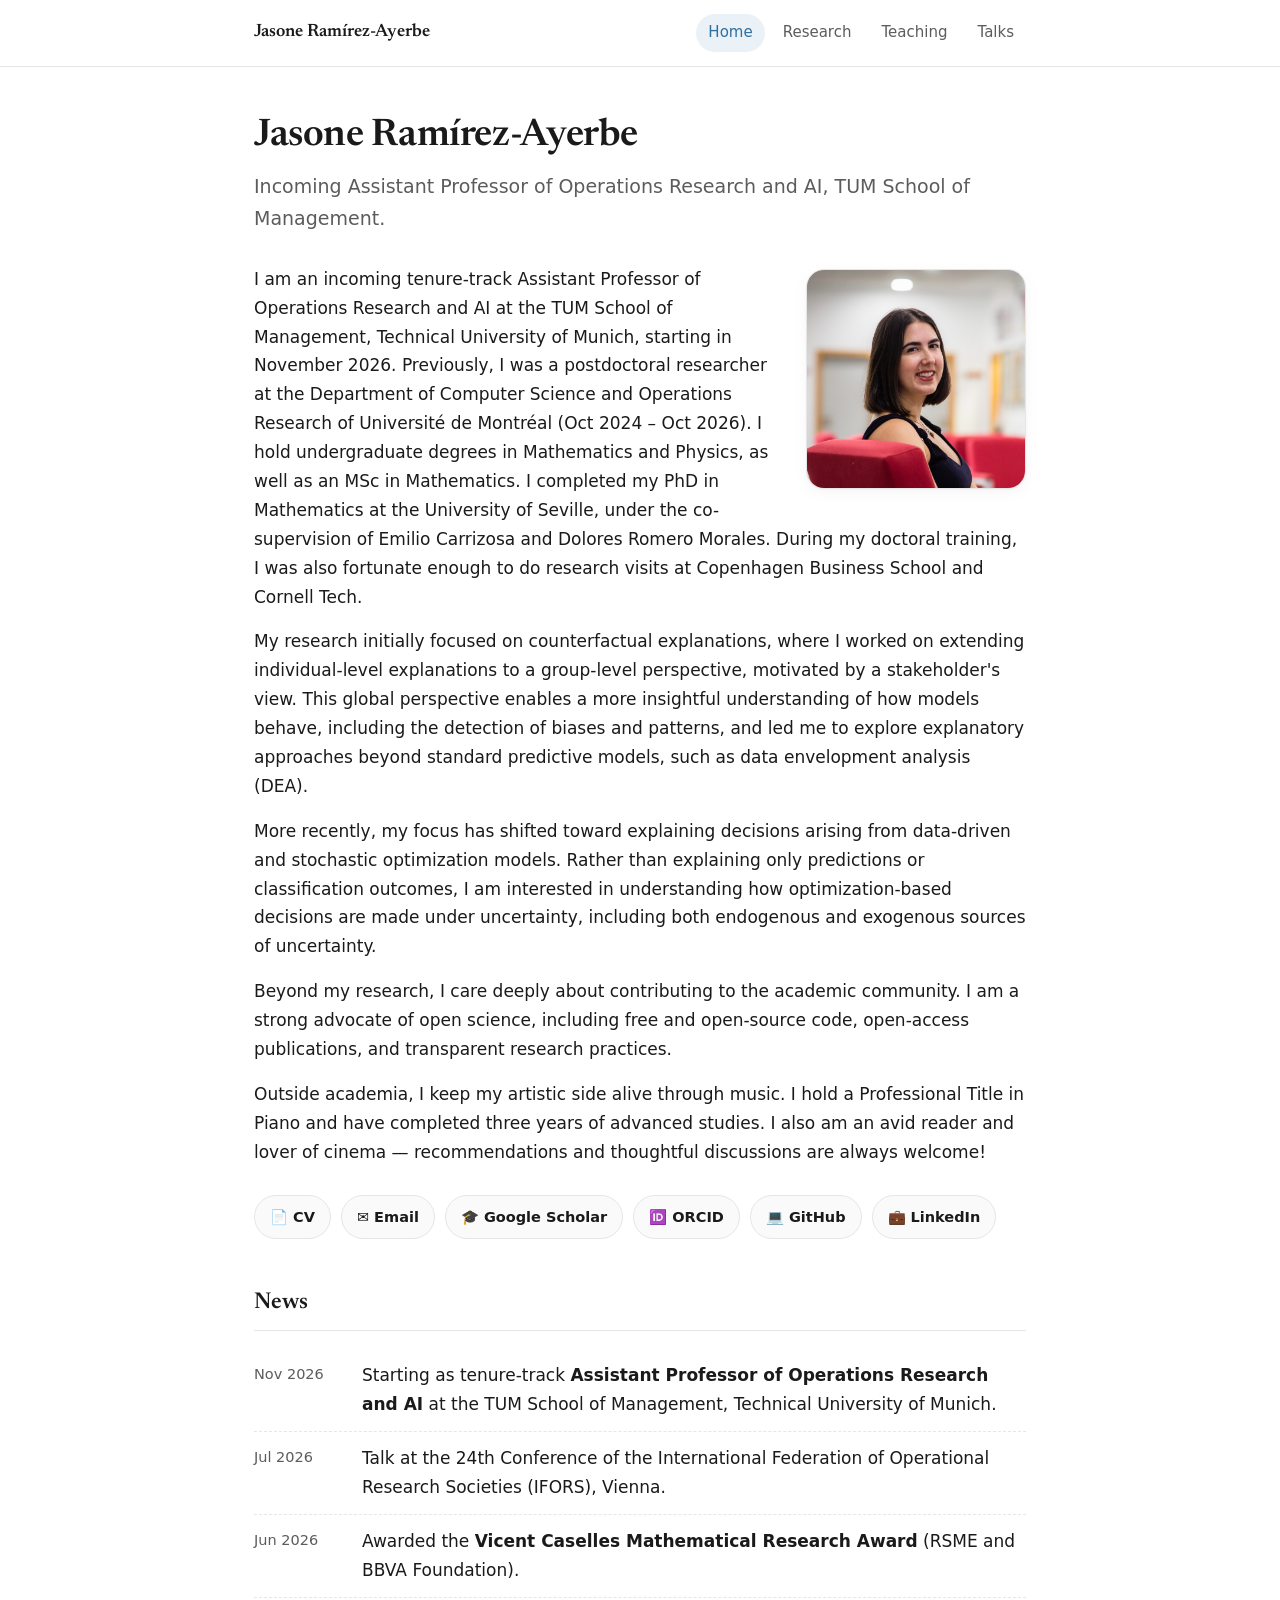
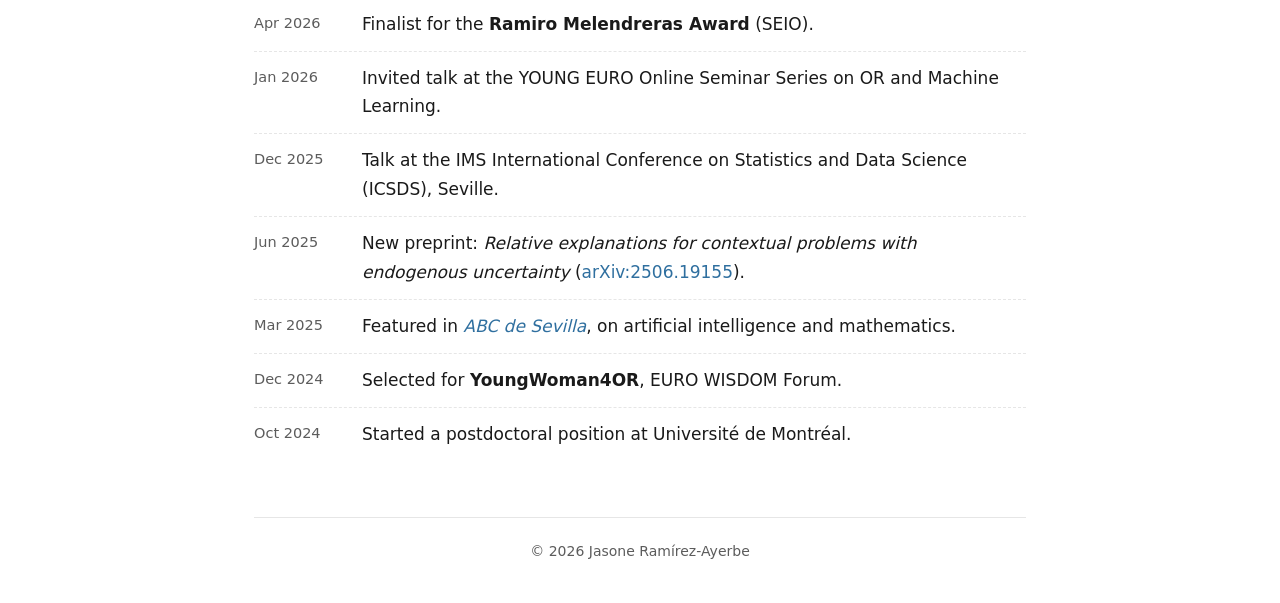
==== commit 2667c3dc: "Update site for TUM position, 2026 awards and talks, new CV - Home: incoming Assistant Professor at " ====
--- a/index.html
+++ b/index.html
@@ -5,13 +5,13 @@
   <meta name="viewport" content="width=device-width, initial-scale=1">
   <title>Jasone Ramírez-Ayerbe</title>
 
-  <meta name="description" content="Jasone Ramírez-Ayerbe — postdoctoral researcher in mathematics, based in Montréal. Mathematical optimization, explainability and data-driven decision making.">
+  <meta name="description" content="Jasone Ramírez-Ayerbe — incoming Assistant Professor of Operations Research and AI at the TUM School of Management, Technical University of Munich. Mathematical optimization, explainability and data-driven decision making.">
   <meta name="author" content="Jasone Ramírez-Ayerbe">
 
   <!-- Open Graph / social sharing -->
   <meta property="og:type" content="website">
   <meta property="og:title" content="Jasone Ramírez-Ayerbe">
-  <meta property="og:description" content="Postdoctoral researcher in mathematics, based in Montréal.">
+  <meta property="og:description" content="Incoming Assistant Professor of Operations Research and AI, TUM School of Management.">
   <meta property="og:url" content="https://jasoneramirez.github.io/">
   <meta property="og:image" content="https://jasoneramirez.github.io/jasone2.jpeg">
   <meta name="twitter:card" content="summary">
@@ -43,7 +43,7 @@
   <main class="container">
     <div class="page-title">
       <h1>Jasone Ramírez-Ayerbe</h1>
-      <p class="subtitle">Postdoctoral researcher in mathematics, based in Montréal.</p>
+      <p class="subtitle">Incoming Assistant Professor of Operations Research and AI, TUM School of Management.</p>
     </div>
 
     <section class="bio">
@@ -52,7 +52,9 @@
            class="profile-photo">
 
       <p>
-        I am a postdoctoral researcher with a background in mathematics, currently based in Montréal.
+        I am an incoming tenure-track Assistant Professor of Operations Research and AI at the TUM School of Management,
+        Technical University of Munich, starting in November 2026. Previously, I was a postdoctoral researcher at the
+        Department of Computer Science and Operations Research of Université de Montréal (Oct 2024 – Oct 2026).
         I hold undergraduate degrees in Mathematics and Physics, as well as an MSc in Mathematics. I completed my PhD in
         Mathematics at the University of Seville, under the co-supervision of Emilio Carrizosa and Dolores Romero Morales.
         During my doctoral training, I was also fortunate enough to do research visits at Copenhagen Business School and Cornell Tech.
@@ -85,7 +87,7 @@
 
       <div class="contact">
         <a href="CV_Jasone_2026.pdf">📄 CV</a>
-        <a href="mailto:miren.jasone.ramirez.ayerbe@umontreal.ca">✉️ Email</a>
+        <a href="mailto:jasone.ramirez.ayerbe@tum.de">✉️ Email</a>
         <a href="https://scholar.google.com/citations?user=JxucJSQAAAAJ" target="_blank" rel="noopener">🎓 Google Scholar</a>
         <a href="https://orcid.org/0000-0002-7715-3756" target="_blank" rel="noopener">🆔 ORCID</a>
         <a href="https://github.com/jasoneramirez" target="_blank" rel="noopener">💻 GitHub</a>
@@ -97,8 +99,20 @@
       <h2>News</h2>
       <ul class="news-list">
         <li>
-          <span class="news-date">Sep 2026</span>
-          <span>Finalist for the <strong>Ramiro Melendreras Award</strong> (SEIO) — final round in September 2026.</span>
+          <span class="news-date">Nov 2026</span>
+          <span>Starting as tenure-track <strong>Assistant Professor of Operations Research and AI</strong> at the TUM School of Management, Technical University of Munich.</span>
+        </li>
+        <li>
+          <span class="news-date">Jul 2026</span>
+          <span>Talk at the 24th Conference of the International Federation of Operational Research Societies (IFORS), Vienna.</span>
+        </li>
+        <li>
+          <span class="news-date">Jun 2026</span>
+          <span>Awarded the <strong>Vicent Caselles Mathematical Research Award</strong> (RSME and BBVA Foundation).</span>
+        </li>
+        <li>
+          <span class="news-date">Apr 2026</span>
+          <span>Finalist for the <strong>Ramiro Melendreras Award</strong> (SEIO).</span>
         </li>
         <li>
           <span class="news-date">Jan 2026</span>
